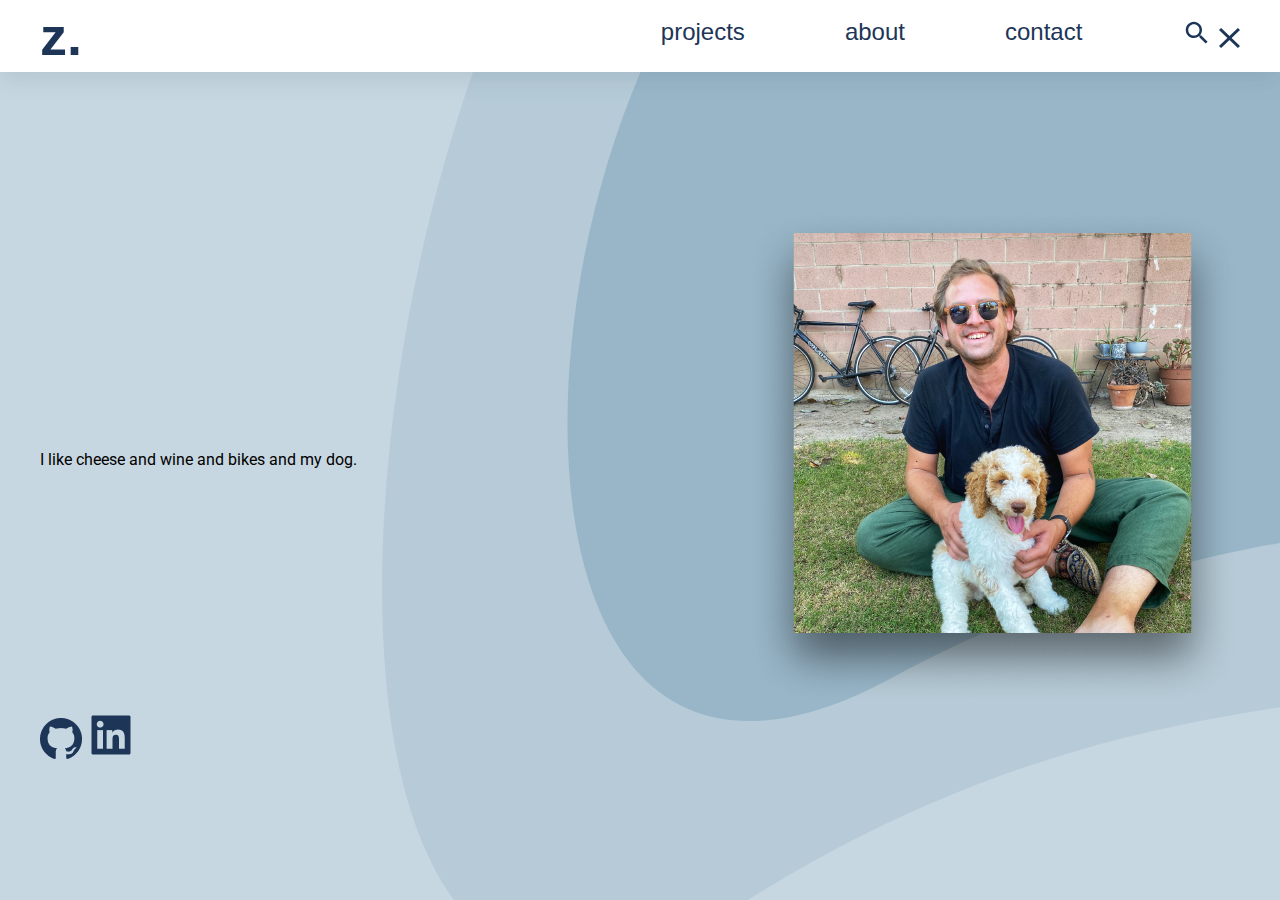
==== about.html @ cdd87751 "background/nav/svg css complete" ====
<!DOCTYPE html>
<html lang="en">

<head>
    <meta charset="UTF-8">
    <meta http-equiv="X-UA-Compatible" content="IE=edge">
    <meta name="viewport" content="width=device-width, initial-scale=1.0">
    <title>about</title>
    <link rel="stylesheet" href="style.css">
    <link rel="preconnect" href="https://fonts.googleapis.com">
    <link rel="preconnect" href="https://fonts.gstatic.com" crossorigin>
    <link href="https://fonts.googleapis.com/css2?family=Roboto&display=swap" rel="stylesheet">

</head>

<body>
    <div class="nav-container">
        <div class="wrapper">
            <nav>
                <div class="logo">
                    z.
                </div>
                <ul class="nav-items">
                    <li>
                        <a href="#">projects</a>
                    </li>
                    <li>
                        <a href="/about.html">about</a>
                    </li>
                    <li>
                        <a href="#">contact</a>
                    </li>
                    <li>
                        <a class="nav-btn-container" href="#">
                            <img class="search-btn" src="images/search-icon.svg" alt="">
                            <img class="close-btn" src="images/close-icon.svg" alt="">
                        </a>
                    </li>
                </ul>
            </nav>
        </div>
    </div>

    <div class="header-container">
        <div class="wrapper">
            <header>
                <div class="hero-content">

                    <p>
                        I like cheese and wine and bikes and my dog.
                    </p>
                    
                </div>
                <div class="hero-image">
                    <img src="images/Photo.png" alt="">
                    <div class="photo-bg"></div>
                </div>
            </header>
            <div class="social-icons">
                <img src="images/akar-icons_github-fill.png" alt="">
                <img src="images/ant-design_linkedin-filled.png" alt="">
            </div>
        </div>
    </div>

    <script src="main.js"></script>
</body>

</html>
---- style.css ----
* {
    box-sizing: border-box;
    margin: 0;
}

body {
    font-family: "Roboto", "sans-serif";
}

/* Navigation */

.nav-container {
    background: #FFFFFF;
    box-shadow: 0px 8px 24px rgba(0, 0, 0, 0.1);
    height: 72px;
}

.wrapper {
    width: 1200px;
    margin: 0 auto;
}

nav {
    display: flex;
    align-items: center;
    justify-content: space-between;
    height: 72px;
}

nav ul {
    display: flex;
}

nav .logo {
    font-family: "Poppins", sans-serif;
    font-style: normal;
    font-weight: 800;
    font-size: 54px;
    color: #1D3557;
}

.nav-items li {
    list-style: none;
    margin-right: 100px;
}

/* remove margin off last item */

.nav-items li:nth-last-of-type(1) {
    margin: 0;
}

.nav-items li a {
    color: #1D3557;
    font-size: 24px;
    font-family: "Poppins", sans-serif;
    text-decoration: none;
}


/* Header */

.header-container {
    background: #457B9D4D url('images/bg-shape.svg');
    background-repeat: no-repeat;
    background-position: right;
    background-size: contain;
    height: calc(100vh - 72px);
    display: flex;
    align-items: center;
}

header {
    display: flex;
    align-items: center;
    justify-content: space-between;
}



/* Hidden Items */

.search-box {
    display: none;
}
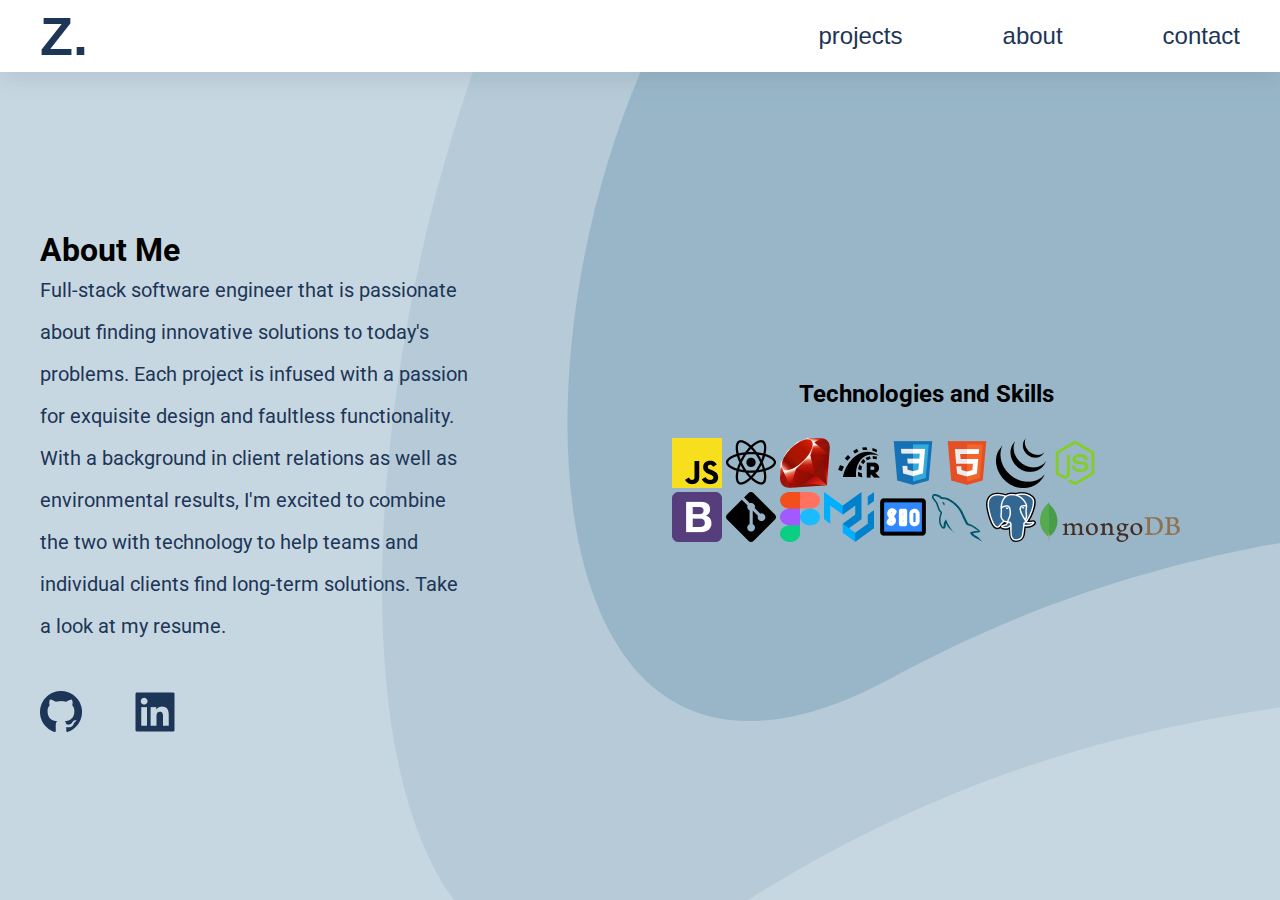
==== commit b7ef9ff2: "icons/links/about page" ====
--- a/about.html
+++ b/about.html
@@ -18,7 +18,9 @@
         <div class="wrapper">
             <nav>
                 <div class="logo">
-                    z.
+                    <a href="/index.html" class="logo-home">
+                        Z.
+                    </a>
                 </div>
                 <ul class="nav-items">
                     <li>
@@ -30,35 +32,67 @@
                     <li>
                         <a href="#">contact</a>
                     </li>
-                    <li>
+                    <!-- <li>
                         <a class="nav-btn-container" href="#">
                             <img class="search-btn" src="images/search-icon.svg" alt="">
                             <img class="close-btn" src="images/close-icon.svg" alt="">
-                        </a>
+                        </a> -->
                     </li>
                 </ul>
             </nav>
         </div>
     </div>
+   
 
     <div class="header-container">
+        
         <div class="wrapper">
+            <div class="about-header">
+                <h1>About Me</h1>
+            </div>
             <header>
                 <div class="hero-content">
 
-                    <p>
-                        I like cheese and wine and bikes and my dog.
+                    <p class="about-content">
+                        Full-stack software engineer that is passionate about finding innovative solutions to today's
+                        problems. Each project is infused with a passion for exquisite design and faultless
+                        functionality. With a background in client relations as well as environmental results, I'm
+                        excited to combine the two with technology to help teams and individual clients find long-term
+                        solutions. Take a look at my <a class="resume-link" href="https://docs.google.com/document/d/1pI_9xAsvmZLfYMuwj_awsXWPkJ2L34AP6edqnl7K0Dw/edit?usp=sharing" target="_blank">resume</a>.
                     </p>
-                    
+
                 </div>
-                <div class="hero-image">
-                    <img src="images/Photo.png" alt="">
-                    <div class="photo-bg"></div>
+                <div class="tech-section">
+                    <h2>Technologies and Skills</h2>
+                    <div class="tech-container">
+                        <img src="images/javascript.png" alt="">
+                        <img src="images/react.png" alt="">
+                        <img src="images/ruby.png" alt="">
+                        <img src="images/rails.png" alt="">
+                        <img src="images/css.png" alt="">
+                        <img src="images/html.png" alt="">
+                        <img src="images/jquery.png" alt="">
+                        <img src="images/node.js.png" alt="">
+                        <br>
+
+                        <img src="images/bootstrap.png" alt="">
+                        <img src="images/git.png" alt="">
+                        <img src="images/figma.png" alt="">
+                        <img src="images/material-ui.png" alt="">
+                        <img src="images/seo.png" alt="">
+                        <img src="images/mysql.png" alt="">
+                        <img src="images/postgres.png" alt="">
+                        <img src="images/mongoDB.png" alt="">
+                    </div>
                 </div>
             </header>
             <div class="social-icons">
-                <img src="images/akar-icons_github-fill.png" alt="">
-                <img src="images/ant-design_linkedin-filled.png" alt="">
+                <a href="https://github.com/zacharyboelter">
+                    <img src="images/akar-icons_github-fill.png" alt="">
+                </a>
+                <a href="https://www.linkedin.com/in/zachary-boelter/">
+                    <img src="images/ant-design_linkedin-filled.png" alt="">
+                </a>
             </div>
         </div>
     </div>
--- a/style.css
+++ b/style.css
@@ -37,6 +37,16 @@
     font-weight: 800;
     font-size: 54px;
     color: #1D3557;
+    text-decoration: none;
+}
+
+nav .logo-home {
+    font-family: "Poppins", sans-serif;
+    font-style: normal;
+    font-weight: 800;
+    font-size: 54px;
+    color: #1D3557;
+    text-decoration: none;
 }
 
 .nav-items li {
@@ -76,6 +86,112 @@
     justify-content: space-between;
 }
 
+header h1 {
+    font-weight: 900;
+    font-size: 54px;
+    line-height: 81px;
+    color: #1D3557;
+    margin-bottom: 24px;
+}
+
+header p {
+    width: 429px;
+    font-size: 24px;
+    line-height: 42px;
+    color: #1D3557;
+    /* margin-bottom: 48px; */
+}
+
+header a {
+    color: #FFFFFA;
+    font-size: 24px;
+    text-decoration: none;
+    background: rgba(230, 57, 70, 0.8);
+    border-radius: 8px;
+    padding: 8px 48px;
+    margin-top: 48px;
+    display: inline-block;
+    transition: 300ms;
+}
+
+header a:hover {
+    transform: translateY(-8px);
+}
+
+/* Social Icons */
+
+.social-icons {
+    display: flex;
+    align-items: center;
+}
+
+.social-icons a {
+    margin: 0 24px;
+
+}
+
+.social-icons a:nth-of-type(1) {
+    margin-left: 0;
+}
+
+/* Hero Image */
+
+header .hero-image {
+    position: relative;
+}
+
+header .hero-image img {
+    transition: 300ms;
+    position: relative;
+    z-index: 100;
+}
+
+header .hero-image img:hover {
+    transform: rotate(-6deg);
+}
+
+header .hero-image .photo-bg {
+    position: absolute;
+    width: 400px;
+    height: 400px;
+    left: 47px;
+    top: 30px;
+    background: #E63946;
+    transform: rotate(-5.88deg);
+}
+
+/* Tech Section */
+
+.tech-section {
+    padding: 32px 50px;
+
+}
+
+.tech-section h2 {
+    display: flex;
+    align-items: center;
+    justify-content: center;
+}
+
+.tech-container {
+    display:inline-flexbox;
+    justify-content: space-between;
+    align-items: center;
+    margin: 30px 10px;
+}
+
+.about-content {
+    margin-bottom: 40px;
+    font-size: 20px;
+}
+
+.resume-link {
+    color: #1D3557;
+    background: none;
+    padding: 0;
+    margin: 0;
+    font-size: 20px;
+}
 
 
 /* Hidden Items */
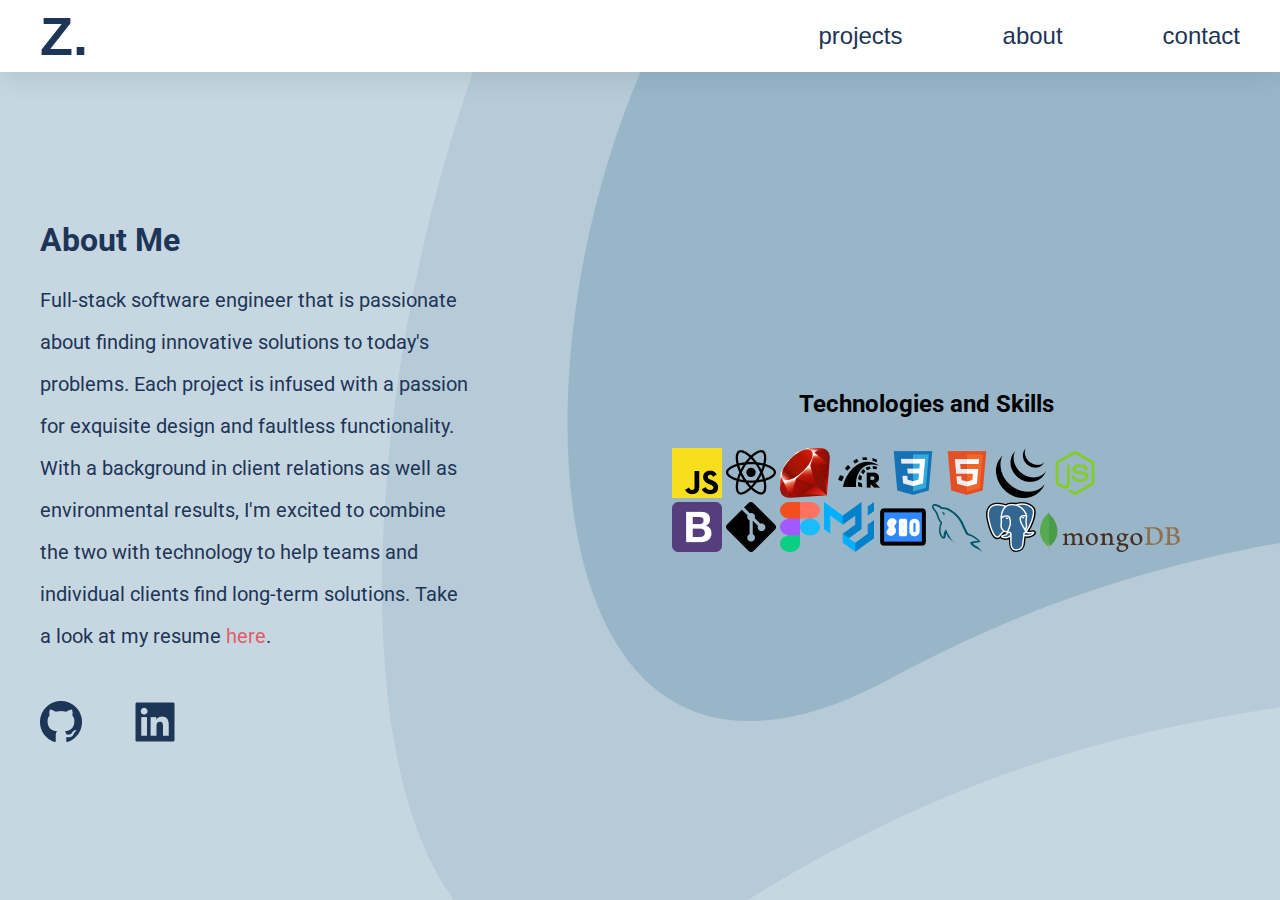
==== commit 51ad234d: "contact/projects pages" ====
--- a/about.html
+++ b/about.html
@@ -24,13 +24,13 @@
                 </div>
                 <ul class="nav-items">
                     <li>
-                        <a href="#">projects</a>
+                        <a href="/projects.html">projects</a>
                     </li>
                     <li>
                         <a href="/about.html">about</a>
                     </li>
                     <li>
-                        <a href="#">contact</a>
+                        <a href="/contact.html">contact</a>
                     </li>
                     <!-- <li>
                         <a class="nav-btn-container" href="#">
@@ -42,10 +42,10 @@
             </nav>
         </div>
     </div>
-   
+
 
     <div class="header-container">
-        
+
         <div class="wrapper">
             <div class="about-header">
                 <h1>About Me</h1>
@@ -58,7 +58,9 @@
                         problems. Each project is infused with a passion for exquisite design and faultless
                         functionality. With a background in client relations as well as environmental results, I'm
                         excited to combine the two with technology to help teams and individual clients find long-term
-                        solutions. Take a look at my <a class="resume-link" href="https://docs.google.com/document/d/1pI_9xAsvmZLfYMuwj_awsXWPkJ2L34AP6edqnl7K0Dw/edit?usp=sharing" target="_blank">resume</a>.
+                        solutions. Take a look at my resume <a class="resume-link"
+                            href="https://docs.google.com/document/d/1pI_9xAsvmZLfYMuwj_awsXWPkJ2L34AP6edqnl7K0Dw/edit?usp=sharing"
+                            target="_blank">here</a>.
                     </p>
 
                 </div>
--- a/style.css
+++ b/style.css
@@ -186,13 +186,18 @@
 }
 
 .resume-link {
-    color: #1D3557;
+    color: rgba(230, 57, 70, 0.8);;
     background: none;
     padding: 0;
     margin: 0;
     font-size: 20px;
 }
 
+.about-header h1 {
+    color: #1D3557;
+    margin-bottom: 20px;
+}
+
 
 /* Hidden Items */
 
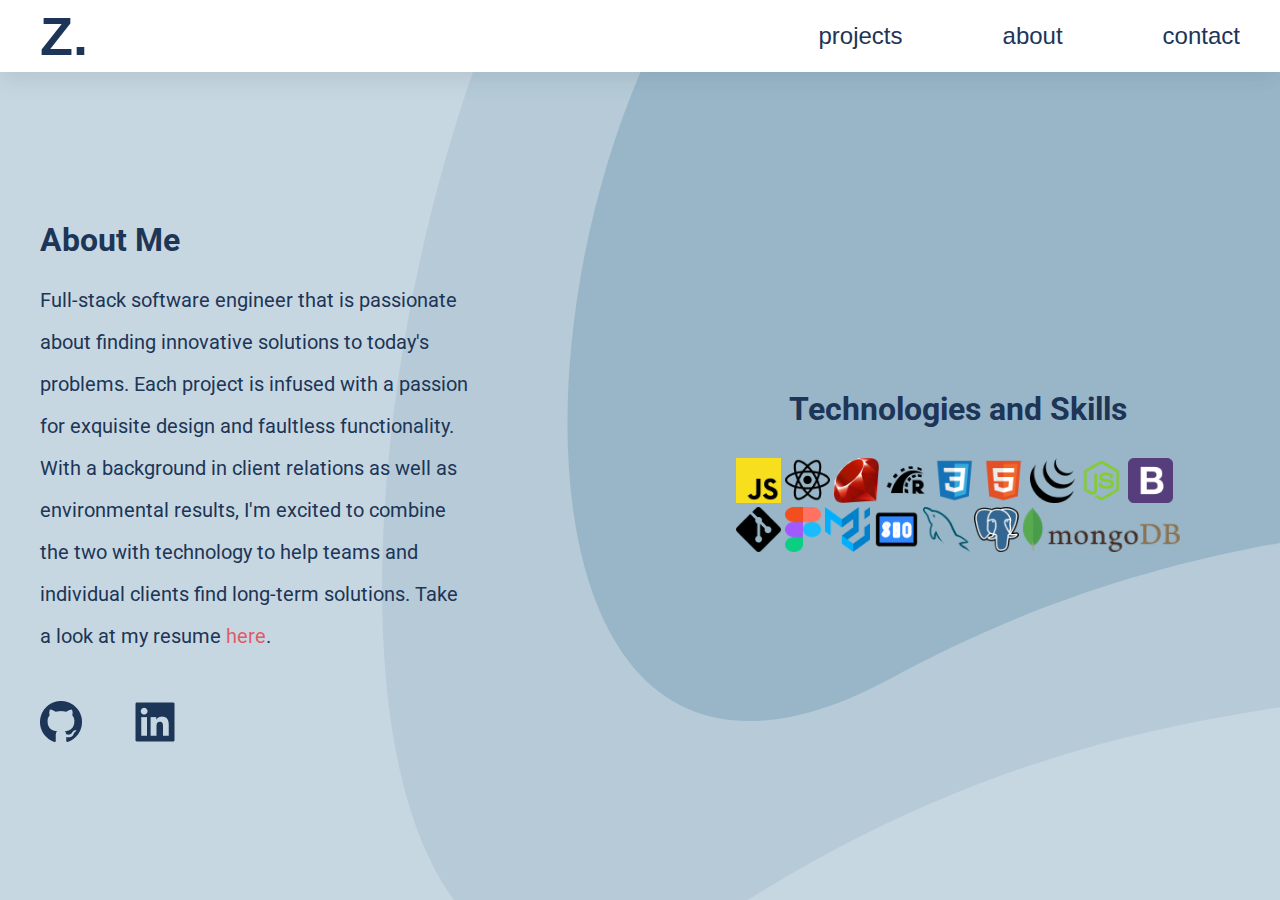
==== commit 8cb50d91: "fucking css" ====
--- a/about.html
+++ b/about.html
@@ -75,9 +75,10 @@
                         <img src="images/html.png" alt="">
                         <img src="images/jquery.png" alt="">
                         <img src="images/node.js.png" alt="">
+                        <img src="images/bootstrap.png" alt="">
                         <br>
 
-                        <img src="images/bootstrap.png" alt="">
+                        
                         <img src="images/git.png" alt="">
                         <img src="images/figma.png" alt="">
                         <img src="images/material-ui.png" alt="">
--- a/style.css
+++ b/style.css
@@ -171,13 +171,20 @@
     display: flex;
     align-items: center;
     justify-content: center;
-}
+    font-size: 32px;
+    color: #1D3557;
+}
+
 
 .tech-container {
     display:inline-flexbox;
     justify-content: space-between;
     align-items: center;
     margin: 30px 10px;
+}
+
+.tech-section .tech-container img {
+    height: 45px;
 }
 
 .about-content {
@@ -198,10 +205,30 @@
     margin-bottom: 20px;
 }
 
-
-/* Hidden Items */
-
-.search-box {
-    display: none;
-}
-
+/* Project Section */
+.project-section {
+    padding: 32px 50px;
+
+}
+
+.project-section h2 {
+    display: flex;
+    align-items: center;
+    justify-content: center;
+    font-size: 32px;
+    color: #1D3557;
+}
+
+
+.project-container {
+    display:inline-flexbox;
+    justify-content: space-between;
+    align-items: center;
+    margin: 30px 10px;
+}
+
+.project-section .project-container img {
+    height: 45px;
+
+
+
